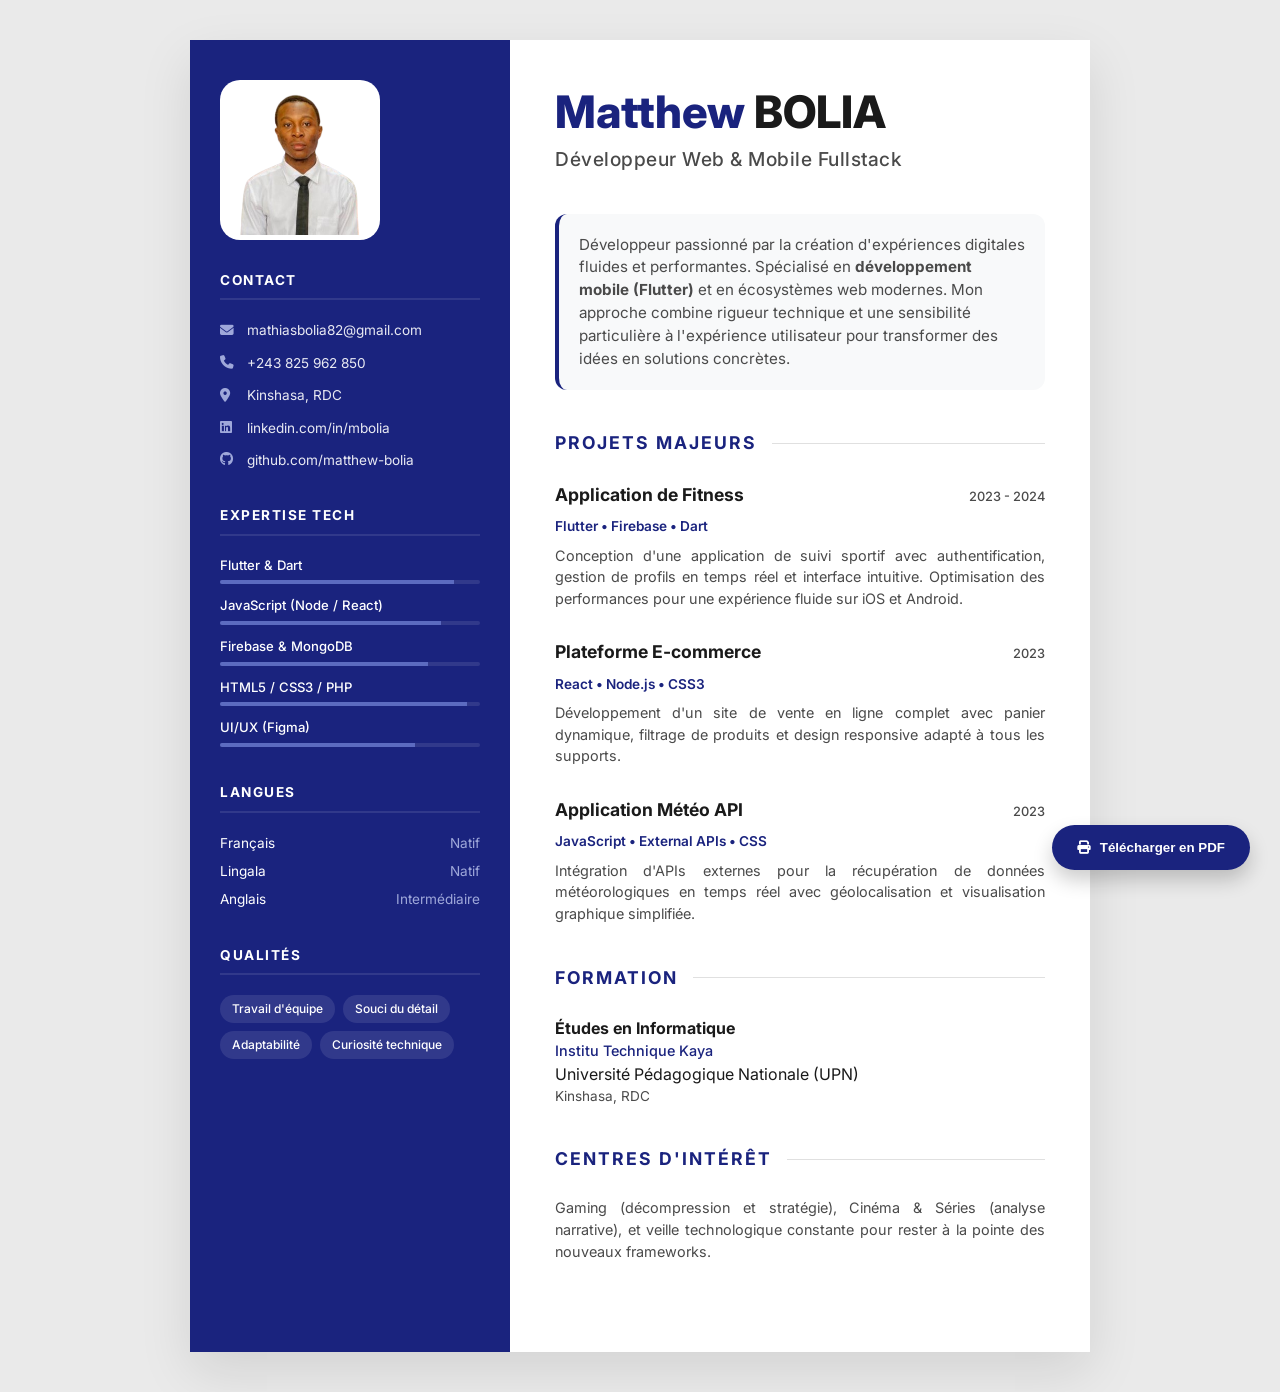
==== cv_matthieu_bolia_fullstack.html @ e11d2199 "Optimisation SEO et correction splash screen" ====
<!DOCTYPE html>
<html lang="fr">

<head>
  <meta charset="UTF-8">
  <meta name="viewport" content="width=device-width, initial-scale=1.0">
  <title>Matthew Bolia — CV Professionnel</title>
  <link rel="stylesheet" href="https://cdnjs.cloudflare.com/ajax/libs/font-awesome/6.5.0/css/all.min.css">
  <style>
    @import url('https://fonts.googleapis.com/css2?family=Inter:wght@300;400;500;600;700;800&display=swap');

    :root {
      --primary: #1A237E;
      /* Bleu Nuit */
      --secondary: #283593;
      --text-dark: #1A1A1A;
      --text-gray: #4A4A4A;
      --bg-light: #F8F9FA;
      --border: #E0E0E0;
      --white: #FFFFFF;
    }

    * {
      margin: 0;
      padding: 0;
      box-sizing: border-box;
    }

    body {
      font-family: 'Inter', sans-serif;
      background: #EAEAEA;
      color: var(--text-dark);
      line-height: 1.5;
      -webkit-font-smoothing: antialiased;
    }

    /* Print adjustment */
    @media print {
      body {
        background: white;
      }

      .cv-container {
        box-shadow: none !important;
        margin: 0 !important;
        width: 100% !important;
        max-width: none !important;
      }

      .print-btn {
        display: none;
      }

      @page {
        margin: 0;
      }
    }

    .cv-container {
      max-width: 900px;
      margin: 40px auto;
      background: var(--white);
      box-shadow: 0 20px 50px rgba(0, 0, 0, 0.1);
      display: grid;
      grid-template-columns: 320px 1fr;
      min-height: 1120px;
      /* A4 Ratio approx */
      overflow: hidden;
      position: relative;
    }

    /* Left Sidebar */
    .sidebar {
      background: var(--primary);
      color: var(--white);
      padding: 40px 30px;
    }

    .profile-img {
      width: 160px;
      height: 160px;
      border-radius: 20px;
      background: var(--white);
      margin-bottom: 30px;
      overflow: hidden;
      border: 5px solid rgba(255, 255, 255, 0.1);
    }

    .profile-img img {
      width: 100%;
      height: 100%;
      object-fit: cover;
    }

    .sidebar-section {
      margin-bottom: 35px;
    }

    .sidebar-title {
      font-size: 0.85rem;
      font-weight: 700;
      text-transform: uppercase;
      letter-spacing: 1.5px;
      margin-bottom: 20px;
      padding-bottom: 8px;
      border-bottom: 2px solid rgba(255, 255, 255, 0.1);
      display: block;
    }

    .contact-item {
      display: flex;
      align-items: center;
      gap: 12px;
      margin-bottom: 12px;
      font-size: 0.85rem;
      color: rgba(255, 255, 255, 0.9);
      text-decoration: none;
    }

    .contact-item i {
      width: 15px;
      color: #9FA8DA;
    }

    .skill-list {
      list-style: none;
    }

    .skill-item {
      margin-bottom: 12px;
    }

    .skill-name {
      font-size: 0.82rem;
      font-weight: 500;
      margin-bottom: 5px;
      display: block;
    }

    .skill-bar {
      height: 4px;
      background: rgba(255, 255, 255, 0.1);
      border-radius: 10px;
      overflow: hidden;
    }

    .skill-progress {
      height: 100%;
      background: #5C6BC0;
    }

    .lang-item {
      display: flex;
      justify-content: space-between;
      font-size: 0.85rem;
      margin-bottom: 8px;
    }

    .lang-level {
      color: #9FA8DA;
    }

    /* Main Content */
    .main-content {
      padding: 50px 45px;
    }

    .header-main {
      margin-bottom: 40px;
    }

    .header-main h1 {
      font-size: 2.8rem;
      font-weight: 800;
      color: var(--primary);
      line-height: 1;
      margin-bottom: 10px;
    }

    .header-main span {
      color: var(--text-dark);
    }

    .job-title {
      font-size: 1.2rem;
      font-weight: 500;
      color: var(--text-gray);
      letter-spacing: 0.5px;
    }

    .summary {
      background: var(--bg-light);
      padding: 20px;
      border-radius: 12px;
      font-size: 0.95rem;
      color: var(--text-gray);
      margin-bottom: 40px;
      border-left: 4px solid var(--primary);
    }

    .section-main {
      margin-bottom: 40px;
    }

    .section-title-main {
      font-size: 1.1rem;
      font-weight: 700;
      color: var(--primary);
      text-transform: uppercase;
      letter-spacing: 2px;
      margin-bottom: 25px;
      display: flex;
      align-items: center;
      gap: 15px;
    }

    .section-title-main::after {
      content: '';
      flex: 1;
      height: 1px;
      background: var(--border);
    }

    .project-item {
      margin-bottom: 30px;
    }

    .project-header {
      display: flex;
      justify-content: space-between;
      align-items: baseline;
      margin-bottom: 8px;
    }

    .project-name {
      font-size: 1.1rem;
      font-weight: 700;
      color: var(--text-dark);
    }

    .project-date {
      font-size: 0.8rem;
      color: var(--text-gray);
      font-weight: 500;
    }

    .project-tech {
      font-size: 0.85rem;
      color: var(--primary);
      font-weight: 600;
      margin-bottom: 8px;
      display: block;
    }

    .project-desc {
      font-size: 0.9rem;
      color: var(--text-gray);
      text-align: justify;
    }

    .edu-item {
      margin-bottom: 20px;
    }

    .edu-degree {
      font-size: 1rem;
      font-weight: 700;
      color: var(--text-dark);
    }

    .edu-school {
      font-size: 0.9rem;
      color: var(--primary);
      font-weight: 500;
    }

    .edu-year {
      font-size: 0.85rem;
      color: var(--text-gray);
    }

    .print-btn {
      position: fixed;
      bottom: 30px;
      right: 30px;
      background: var(--primary);
      color: white;
      border: none;
      padding: 15px 25px;
      border-radius: 50px;
      font-weight: 700;
      cursor: pointer;
      display: flex;
      align-items: center;
      gap: 10px;
      box-shadow: 0 10px 20px rgba(0, 0, 0, 0.2);
      transition: all 0.3s cubic-bezier(0.175, 0.885, 0.32, 1.275);
      z-index: 100;
    }

    .print-btn:hover {
      transform: scale(1.05) translateY(-5px);
      background: var(--secondary);
    }

    .soft-skills {
      display: flex;
      flex-wrap: wrap;
      gap: 8px;
    }

    .soft-tag {
      background: rgba(255, 255, 255, 0.1);
      padding: 5px 12px;
      border-radius: 20px;
      font-size: 0.75rem;
      font-weight: 500;
    }
  </style>
</head>

<body>

  <button class="print-btn" onclick="window.print()">
    <i class="fas fa-print"></i> Télécharger en PDF
  </button>

  <div class="cv-container">
    <!-- SIDEBAR -->
    <aside class="sidebar">
      <div class="profile-img">
        <img src="MB.png" alt="Matthew Bolia">
      </div>

      <div class="sidebar-section">
        <span class="sidebar-title">Contact</span>
        <a href="mailto:mathiasbolia82@gmail.com" class="contact-item">
          <i class="fas fa-envelope"></i> mathiasbolia82@gmail.com
        </a>
        <a href="tel:+243825962850" class="contact-item">
          <i class="fas fa-phone"></i> +243 825 962 850
        </a>
        <div class="contact-item">
          <i class="fas fa-location-dot"></i> Kinshasa, RDC
        </div>
        <a href="https://www.linkedin.com/in/matthew-bolia-4139a5380" target="_blank" class="contact-item">
          <i class="fab fa-linkedin"></i> linkedin.com/in/mbolia
        </a>
        <a href="https://github.com/Matthew-bolia" target="_blank" class="contact-item">
          <i class="fab fa-github"></i> github.com/matthew-bolia
        </a>
      </div>

      <div class="sidebar-section">
        <span class="sidebar-title">Expertise Tech</span>
        <div class="skill-list">
          <div class="skill-item">
            <span class="skill-name">Flutter & Dart</span>
            <div class="skill-bar">
              <div class="skill-progress" style="width: 90%;"></div>
            </div>
          </div>
          <div class="skill-item">
            <span class="skill-name">JavaScript (Node / React)</span>
            <div class="skill-bar">
              <div class="skill-progress" style="width: 85%;"></div>
            </div>
          </div>
          <div class="skill-item">
            <span class="skill-name">Firebase & MongoDB</span>
            <div class="skill-bar">
              <div class="skill-progress" style="width: 80%;"></div>
            </div>
          </div>
          <div class="skill-item">
            <span class="skill-name">HTML5 / CSS3 / PHP</span>
            <div class="skill-bar">
              <div class="skill-progress" style="width: 95%;"></div>
            </div>
          </div>
          <div class="skill-item">
            <span class="skill-name">UI/UX (Figma)</span>
            <div class="skill-bar">
              <div class="skill-progress" style="width: 75%;"></div>
            </div>
          </div>
        </div>
      </div>

      <div class="sidebar-section">
        <span class="sidebar-title">Langues</span>
        <div class="lang-item"><span>Français</span> <span class="lang-level">Natif</span></div>
        <div class="lang-item"><span>Lingala</span> <span class="lang-level">Natif</span></div>
        <div class="lang-item"><span>Anglais</span> <span class="lang-level">Intermédiaire</span></div>
      </div>

      <div class="sidebar-section">
        <span class="sidebar-title">Qualités</span>
        <div class="soft-skills">
          <span class="soft-tag">Travail d'équipe</span>
          <span class="soft-tag">Souci du détail</span>
          <span class="soft-tag">Adaptabilité</span>
          <span class="soft-tag">Curiosité technique</span>
        </div>
      </div>
    </aside>

    <!-- MAIN CONTENT -->
    <main class="main-content">
      <header class="header-main">
        <h1>Matthew <span>BOLIA</span></h1>
        <div class="job-title">Développeur Web & Mobile Fullstack</div>
      </header>

      <div class="summary">
        Développeur passionné par la création d'expériences digitales fluides et performantes. Spécialisé en
        <strong>développement mobile (Flutter)</strong> et en écosystèmes web modernes. Mon approche combine rigueur
        technique et une sensibilité particulière à l'expérience utilisateur pour transformer des idées en solutions
        concrètes.
      </div>

      <div class="section-main">
        <div class="section-title-main">Projets Majeurs</div>

        <div class="project-item">
          <div class="project-header">
            <h3 class="project-name">Application de Fitness</h3>
            <span class="project-date">2023 - 2024</span>
          </div>
          <span class="project-tech">Flutter • Firebase • Dart</span>
          <p class="project-desc">
            Conception d'une application de suivi sportif avec authentification, gestion de profils en temps réel et
            interface intuitive. Optimisation des performances pour une expérience fluide sur iOS et Android.
          </p>
        </div>

        <div class="project-item">
          <div class="project-header">
            <h3 class="project-name">Plateforme E-commerce</h3>
            <span class="project-date">2023</span>
          </div>
          <span class="project-tech">React • Node.js • CSS3</span>
          <p class="project-desc">
            Développement d'un site de vente en ligne complet avec panier dynamique, filtrage de produits et design
            responsive adapté à tous les supports.
          </p>
        </div>

        <div class="project-item">
          <div class="project-header">
            <h3 class="project-name">Application Météo API</h3>
            <span class="project-date">2023</span>
          </div>
          <span class="project-tech">JavaScript • External APIs • CSS</span>
          <p class="project-desc">
            Intégration d'APIs externes pour la récupération de données météorologiques en temps réel avec
            géolocalisation et visualisation graphique simplifiée.
          </p>
        </div>
      </div>

      <div class="section-main">
        <div class="section-title-main">Formation</div>
        <div class="edu-item">
          <div class="edu-degree">Études en Informatique</div>
          <div class="edu-school">Institu Technique Kaya</div>
          <div class="edu-University">Université Pédagogique Nationale (UPN) </div>
          <div class="edu-year">Kinshasa, RDC</div>
        </div>
      </div>

      <div class="section-main">
        <div class="section-title-main">Centres d'intérêt</div>
        <p class="project-desc">
          Gaming (décompression et stratégie), Cinéma & Séries (analyse narrative), et veille technologique constante
          pour rester à la pointe des nouveaux frameworks.
        </p>
      </div>

    </main>
  </div>

</body>

</html>
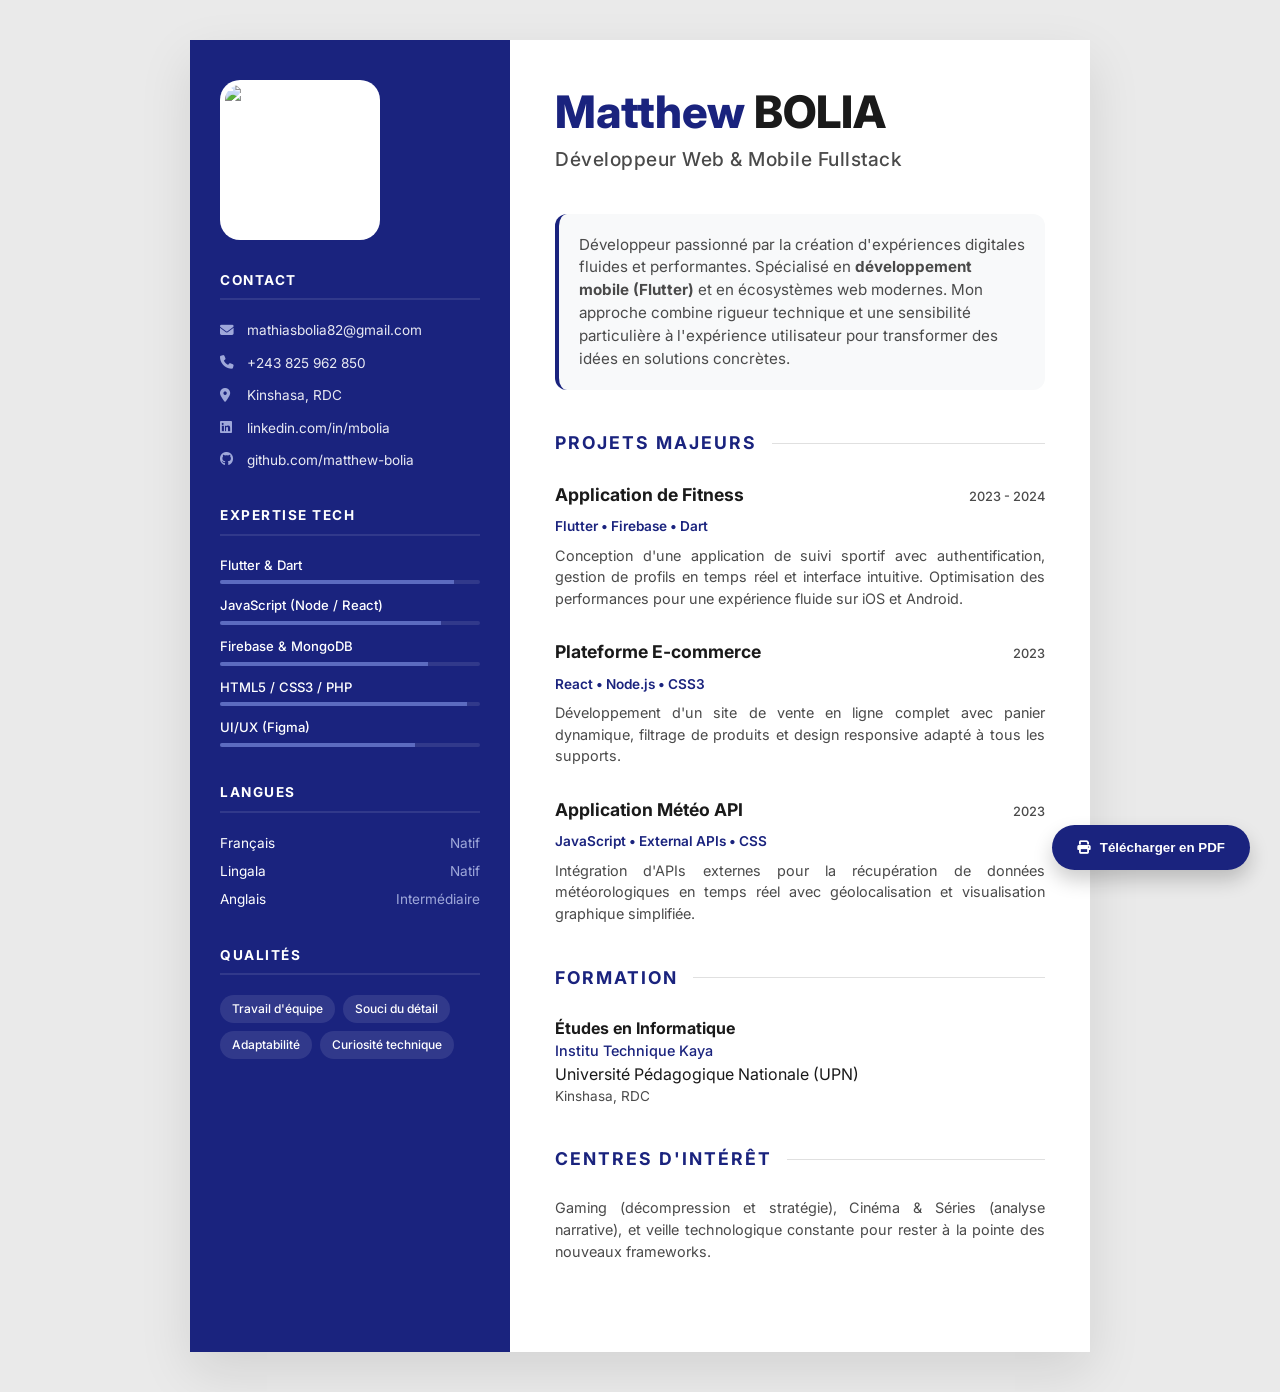
==== commit 3cdb4d42: "Fix PDF CV : forçage des couleurs et lien image absolu pour mobile" ====
--- a/cv_matthieu_bolia_fullstack.html
+++ b/cv_matthieu_bolia_fullstack.html
@@ -32,23 +32,36 @@
       color: var(--text-dark);
       line-height: 1.5;
       -webkit-font-smoothing: antialiased;
+      -webkit-print-color-adjust: exact;
+      print-color-adjust: exact;
     }
 
     /* Print adjustment */
     @media print {
       body {
-        background: white;
+        background: white !important;
+        -webkit-print-color-adjust: exact !important;
+        print-color-adjust: exact !important;
       }
 
       .cv-container {
+        display: grid !important;
+        grid-template-columns: 320px 1fr !important;
         box-shadow: none !important;
         margin: 0 !important;
         width: 100% !important;
         max-width: none !important;
       }
 
+      .sidebar {
+        background: var(--primary) !important;
+        color: white !important;
+        -webkit-print-color-adjust: exact !important;
+        print-color-adjust: exact !important;
+      }
+
       .print-btn {
-        display: none;
+        display: none !important;
       }
 
       @page {
@@ -316,6 +329,79 @@
       font-size: 0.75rem;
       font-weight: 500;
     }
+
+    /* RESPONSIVE DESIGN - MOBILE FIX */
+    @media (max-width: 768px) {
+      .cv-container {
+        grid-template-columns: 1fr;
+        margin: 0;
+        width: 100vw;
+        max-width: none;
+        box-shadow: none;
+      }
+
+      .sidebar {
+        padding: 30px 20px;
+        display: flex;
+        flex-direction: column;
+        align-items: center;
+        text-align: center;
+      }
+
+      .profile-img {
+        width: 120px;
+        height: 120px;
+        margin-bottom: 20px;
+      }
+
+      .contact-item {
+        justify-content: center;
+      }
+
+      .main-content {
+        padding: 30px 20px;
+      }
+
+      .header-main h1 {
+        font-size: 2rem;
+        text-align: center;
+      }
+
+      .job-title {
+        text-align: center;
+        font-size: 1rem;
+      }
+
+      .summary {
+        text-align: justify;
+        font-size: 0.9rem;
+      }
+
+      .section-title-main {
+        font-size: 1rem;
+      }
+
+      .project-header {
+        flex-direction: column;
+        align-items: flex-start;
+        gap: 2px;
+      }
+
+      .project-name {
+        font-size: 1rem;
+      }
+
+      .soft-skills {
+        justify-content: center;
+      }
+      
+      .print-btn {
+        padding: 12px 20px;
+        font-size: 0.9rem;
+        bottom: 20px;
+        right: 20px;
+      }
+    }
   </style>
 </head>
 
@@ -329,7 +415,7 @@
     <!-- SIDEBAR -->
     <aside class="sidebar">
       <div class="profile-img">
-        <img src="MB.png" alt="Matthew Bolia">
+        <img src="https://matthewbolia.vercel.app/MB.png" alt="Matthew Bolia">
       </div>
 
       <div class="sidebar-section">
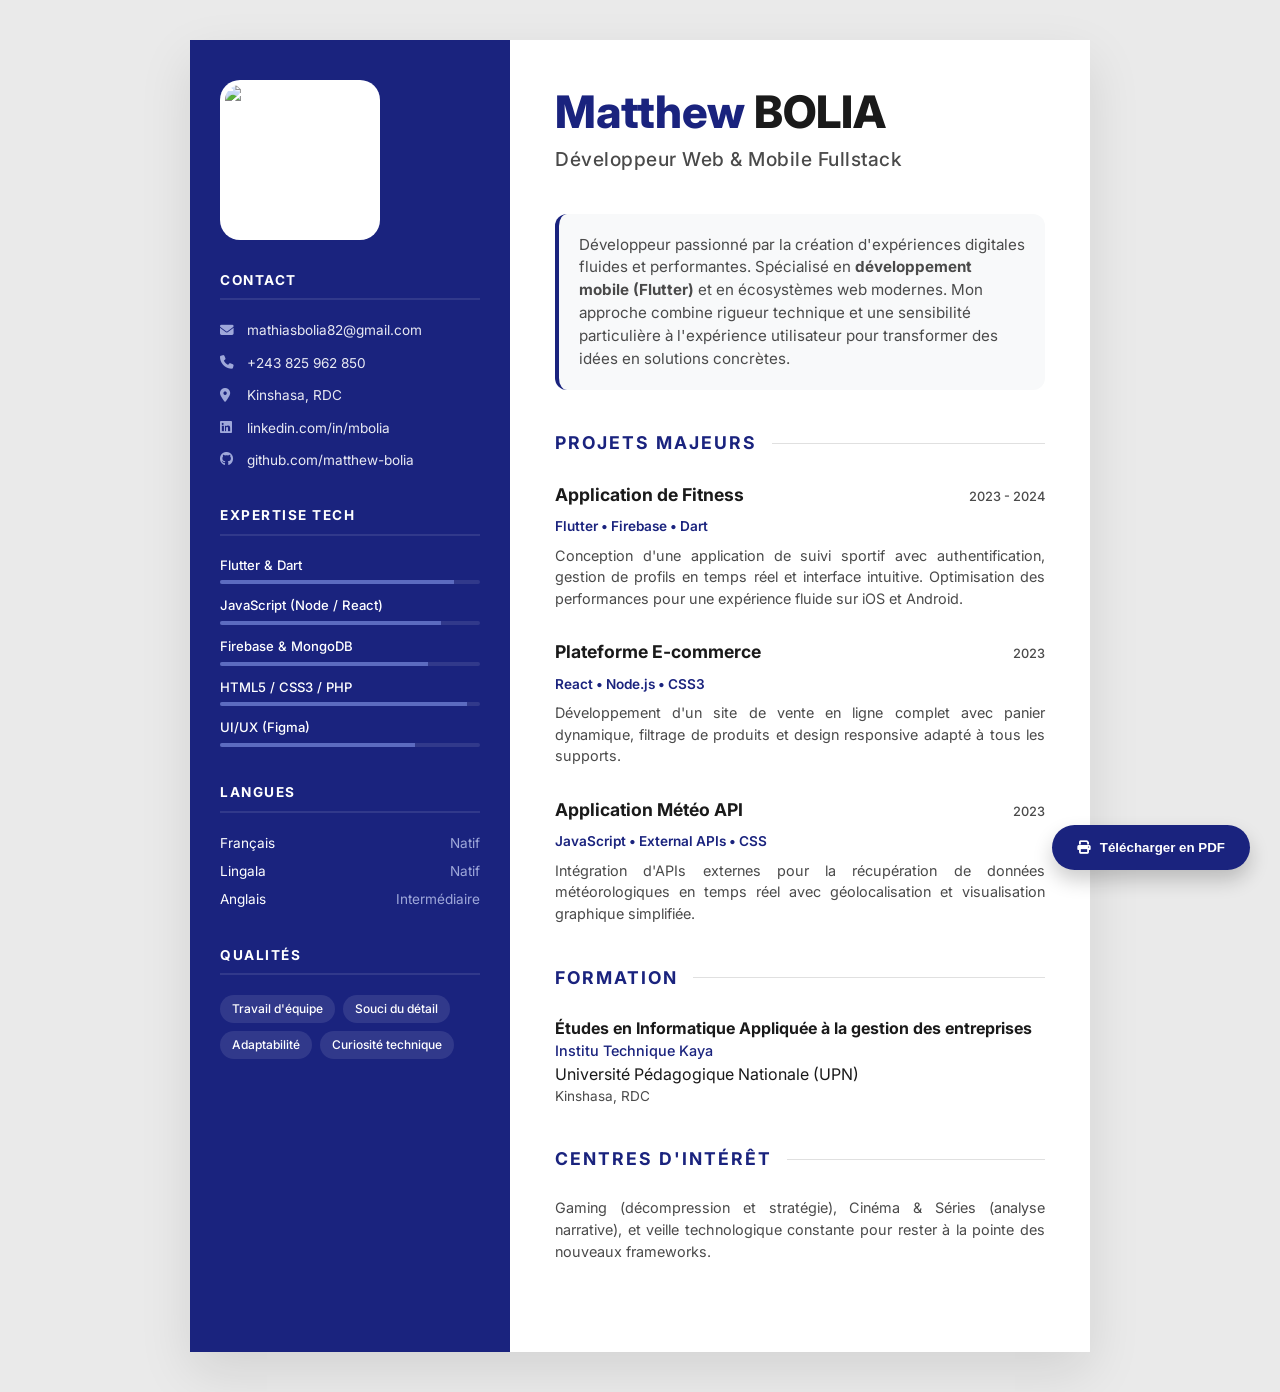
==== commit 082575a7: "Mise à jour cohérente de la description : Informatique Appliquée à la gestion" ====
--- a/cv_matthieu_bolia_fullstack.html
+++ b/cv_matthieu_bolia_fullstack.html
@@ -548,7 +548,7 @@
       <div class="section-main">
         <div class="section-title-main">Formation</div>
         <div class="edu-item">
-          <div class="edu-degree">Études en Informatique</div>
+          <div class="edu-degree">Études en Informatique Appliquée à la gestion des entreprises</div>
           <div class="edu-school">Institu Technique Kaya</div>
           <div class="edu-University">Université Pédagogique Nationale (UPN) </div>
           <div class="edu-year">Kinshasa, RDC</div>
